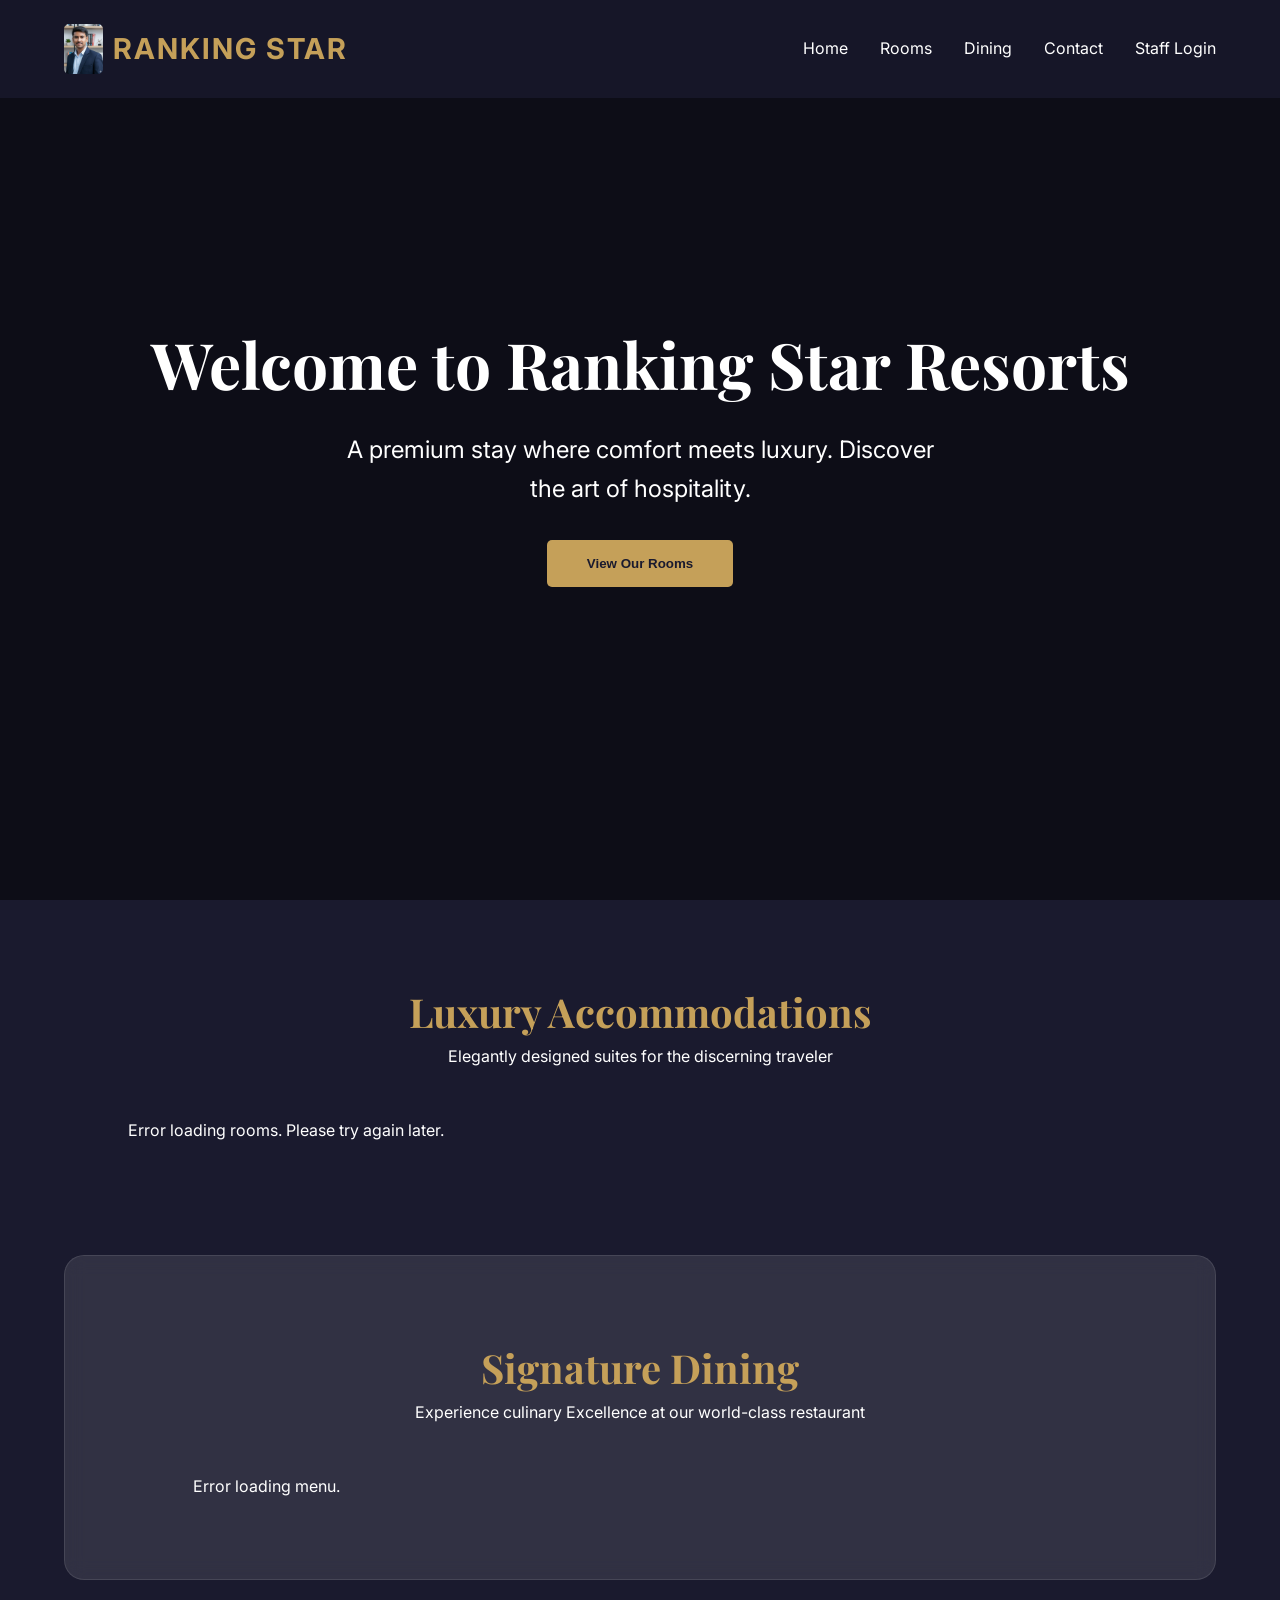
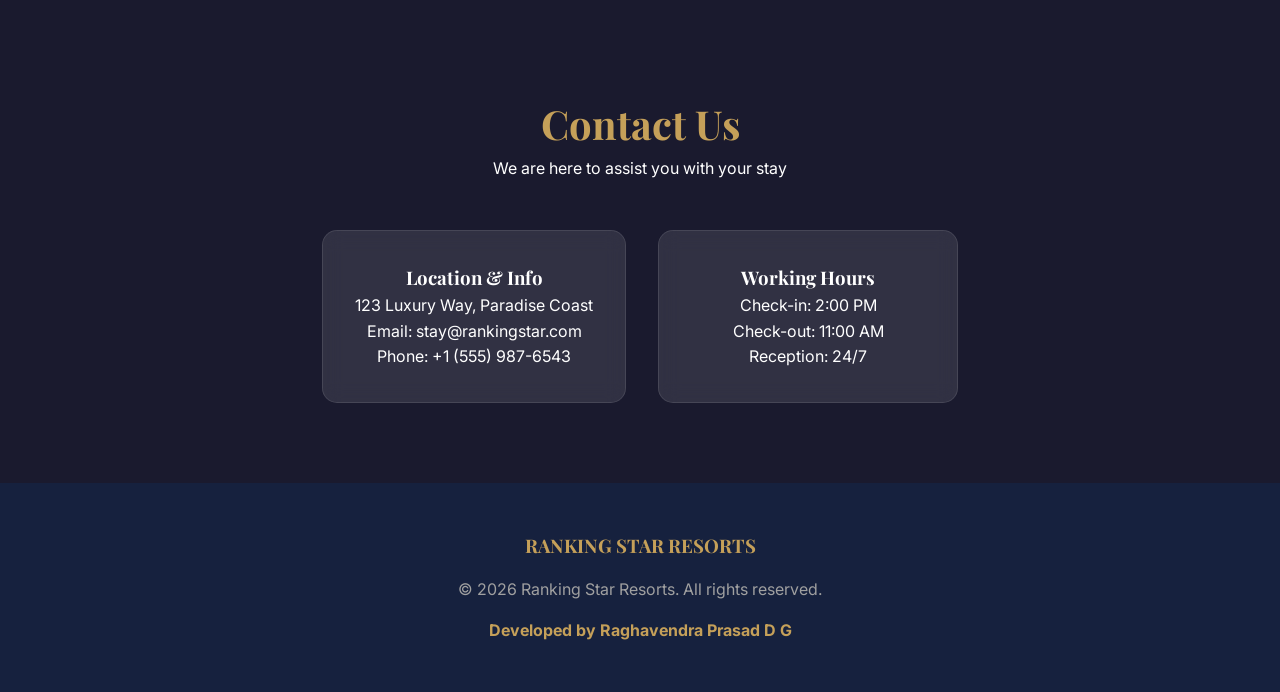
==== index.html @ b7579c0c "Initial commit: Ranking Star Resorts hotel management system" ====
<!DOCTYPE html>
<html lang="en">
<head>
    <meta charset="UTF-8">
    <meta name="viewport" content="width=device-width, initial-scale=1.0">
    <title>Grand Horizon | Luxury Hotel & Resort</title>
    <link rel="stylesheet" href="style.css">
    <link href="https://fonts.googleapis.com/css2?family=Inter:wght@300;400;600;700&family=Playfair+Display:wght@700&display=swap" rel="stylesheet">
</head>
<body>
    <nav>
        <div class="logo" style="display:flex; align-items:center; gap:10px;">
            <img src="logo.jpeg" alt="Logo" style="height:50px; border-radius:5px;">
            RANKING STAR
        </div>
        <div class="nav-links">
            <a href="#home">Home</a>
            <a href="#rooms">Rooms</a>
            <a href="#menu">Dining</a>
            <a href="#contact">Contact</a>
            <a href="/admin.html" class="btn-small">Staff Login</a>
        </div>
    </nav>

    <section id="home" class="hero">
        <h1>Welcome to Ranking Star Resorts</h1>
        <p>A premium stay where comfort meets luxury. Discover the art of hospitality.</p>
        <button class="btn" onclick="scrollToId('rooms')">View Our Rooms</button>
    </section>

    <section id="rooms">
        <div class="section-title">
            <h2>Luxury Accommodations</h2>
            <p>Elegantly designed suites for the discerning traveler</p>
        </div>
        <div class="rooms-grid" id="rooms-container">
            <!-- Rooms will be loaded here -->
        </div>
    </section>

    <section id="menu" class="glass" style="margin: 2rem 5%; border-radius: 20px;">
        <div class="section-title">
            <h2>Signature Dining</h2>
            <p>Experience culinary Excellence at our world-class restaurant</p>
        </div>
        <div class="menu-grid" id="menu-container">
            <!-- Menu items will be loaded here -->
        </div>
    </section>

    <section id="contact">
        <div class="section-title">
            <h2>Contact Us</h2>
            <p>We are here to assist you with your stay</p>
        </div>
        <div style="display: flex; justify-content: center; gap: 2rem; flex-wrap: wrap;">
            <div class="glass" style="padding: 2rem; min-width: 300px; text-align: center;">
                <h3>Location & Info</h3>
                <p>123 Luxury Way, Paradise Coast</p>
                <p>Email: stay@rankingstar.com</p>
                <p>Phone: +1 (555) 987-6543</p>
            </div>
            <div class="glass" style="padding: 2rem; min-width: 300px; text-align: center;">
                <h3>Working Hours</h3>
                <p>Check-in: 2:00 PM</p>
                <p>Check-out: 11:00 AM</p>
                <p>Reception: 24/7</p>
            </div>
        </div>
    </section>

    <footer style="text-align: center; padding: 3rem; background: var(--secondary);">
        <h3 style="color:var(--gold); margin-bottom:1rem;">RANKING STAR RESORTS</h3>
        <p style="color:var(--text-muted);">&copy; 2026 Ranking Star Resorts. All rights reserved.</p>
        <p style="margin-top:1rem; font-weight:700; color:var(--gold);">Developed by Raghavendra Prasad D G</p>
    </footer>

    <!-- Booking Modal -->
    <div id="booking-modal" class="modal" style="display:none; position: fixed; top:0; left:0; width:100%; height:100%; background:rgba(0,0,0,0.8); z-index:2000; align-items:center; justify-content:center;">
        <div class="glass" style="max-width: 500px; width: 90%; padding: 2rem;">
            <h3>Book <span id="modal-room-name"></span></h3>
            <form id="booking-form" style="display:flex; flex-direction:column; gap:1rem; margin-top:1.5rem;">
                <input type="hidden" id="modal-room-id">
                <input type="text" placeholder="Full Name" required class="glass" style="padding:0.8rem; color:white;">
                <input type="email" placeholder="Email Address" required class="glass" style="padding:0.8rem; color:white;">
                <div style="display:flex; gap:1rem;">
                    <input type="date" required class="glass" style="padding:0.8rem; color:white; flex:1;">
                    <input type="number" placeholder="Guests" min="1" max="4" required class="glass" style="padding:0.8rem; color:white; width:80px;">
                </div>
                <button type="submit" class="btn">Confirm Booking</button>
                <button type="button" onclick="closeModal()" style="background:transparent; border:none; color:var(--text-muted); cursor:pointer;">Cancel</button>
            </form>
        </div>
    </div>

    <script src="app.js"></script>
</body>
</html>
---- style.css ----
:root {
    --primary: #1a1a2e;
    --secondary: #16213e;
    --accent: #e94560;
    --gold: #c5a059;
    --text: #ffffff;
    --text-muted: #a0a0a0;
    --bg: #0f3460;
    --glass: rgba(255, 255, 255, 0.1);
}

* {
    margin: 0;
    padding: 0;
    box-sizing: border-box;
}

body {
    font-family: 'Inter', sans-serif;
    background-color: var(--primary);
    color: var(--text);
    line-height: 1.6;
    overflow-x: hidden;
}

h1, h2, h3 {
    font-family: 'Playfair Display', serif;
}

a {
    text-decoration: none;
    color: inherit;
    transition: 0.3s;
}

/* Glassmorphism */
.glass {
    background: var(--glass);
    backdrop-filter: blur(10px);
    border: 1px solid rgba(255, 255, 255, 0.1);
    border-radius: 15px;
}

/* Navbar */
nav {
    display: flex;
    justify-content: space-between;
    align-items: center;
    padding: 1.5rem 5%;
    position: fixed;
    width: 100%;
    top: 0;
    z-index: 1000;
    background: rgba(26, 26, 46, 0.8);
    backdrop-filter: blur(5px);
}

.logo {
    font-size: 1.8rem;
    font-weight: 700;
    color: var(--gold);
    letter-spacing: 2px;
}

.nav-links {
    display: flex;
    gap: 2rem;
}

.nav-links a:hover {
    color: var(--gold);
}

/* Hero Section */
.hero {
    height: 100vh;
    background: linear-gradient(rgba(0,0,0,0.5), rgba(0,0,0,0.5)), url('https://images.unsplash.com/photo-1542314831-068cd1dbfeeb?auto=format&fit=crop&q=80&w=1600');
    background-size: cover;
    background-position: center;
    display: flex;
    flex-direction: column;
    justify-content: center;
    align-items: center;
    text-align: center;
}

.hero h1 {
    font-size: 4rem;
    margin-bottom: 1rem;
    animation: fadeInUp 1s ease;
}

.hero p {
    font-size: 1.5rem;
    max-width: 600px;
    margin-bottom: 2rem;
    animation: fadeInUp 1.2s ease;
}

.btn {
    padding: 1rem 2.5rem;
    background: var(--gold);
    color: var(--primary);
    font-weight: 700;
    border-radius: 5px;
    cursor: pointer;
    border: none;
    transition: 0.3s;
}

.btn:hover {
    background: #b48e4a;
    transform: translateY(-3px);
    box-shadow: 0 5px 15px rgba(197, 160, 89, 0.4);
}

/* Section Common */
section {
    padding: 5rem 10%;
}

.section-title {
    text-align: center;
    margin-bottom: 3rem;
}

.section-title h2 {
    font-size: 2.5rem;
    color: var(--gold);
}

/* Grid Layouts */
.rooms-grid, .menu-grid {
    display: grid;
    grid-template-columns: repeat(auto-fit, minmax(300px, 1fr));
    gap: 2rem;
}

.card {
    padding: 0;
    overflow: hidden;
    transition: 0.3s;
}

.card:hover {
    transform: translateY(-10px);
}

.card img {
    width: 100%;
    height: 200px;
    object-fit: cover;
}

.card-content {
    padding: 1.5rem;
}

.card-content h3 {
    margin-bottom: 0.5rem;
}

.price {
    color: var(--gold);
    font-weight: 700;
    font-size: 1.2rem;
}

/* Dashboard Styles */
.dashboard-container {
    display: flex;
    min-height: 100vh;
    padding-top: 80px;
}

.sidebar {
    width: 250px;
    background: var(--secondary);
    padding: 2rem;
}

.sidebar ul {
    list-style: none;
}

.sidebar li {
    padding: 1rem 0;
    cursor: pointer;
    border-bottom: 1px solid rgba(255,255,255,0.05);
}

.sidebar li:hover {
    color: var(--gold);
}

.main-content {
    flex: 1;
    padding: 2rem;
}

.stat-cards {
    display: grid;
    grid-template-columns: repeat(3, 1fr);
    gap: 1.5rem;
    margin-bottom: 2rem;
}

.stat-card {
    padding: 1.5rem;
    text-align: center;
}

/* Animations */
@keyframes fadeInUp {
    from { opacity: 0; transform: translateY(30px); }
    to { opacity: 1; transform: translateY(0); }
}

/* Responsive */
@media (max-width: 768px) {
    .hero h1 { font-size: 2.5rem; }
    .nav-links { display: none; }
    .stat-cards { grid-template-columns: 1fr; }
}
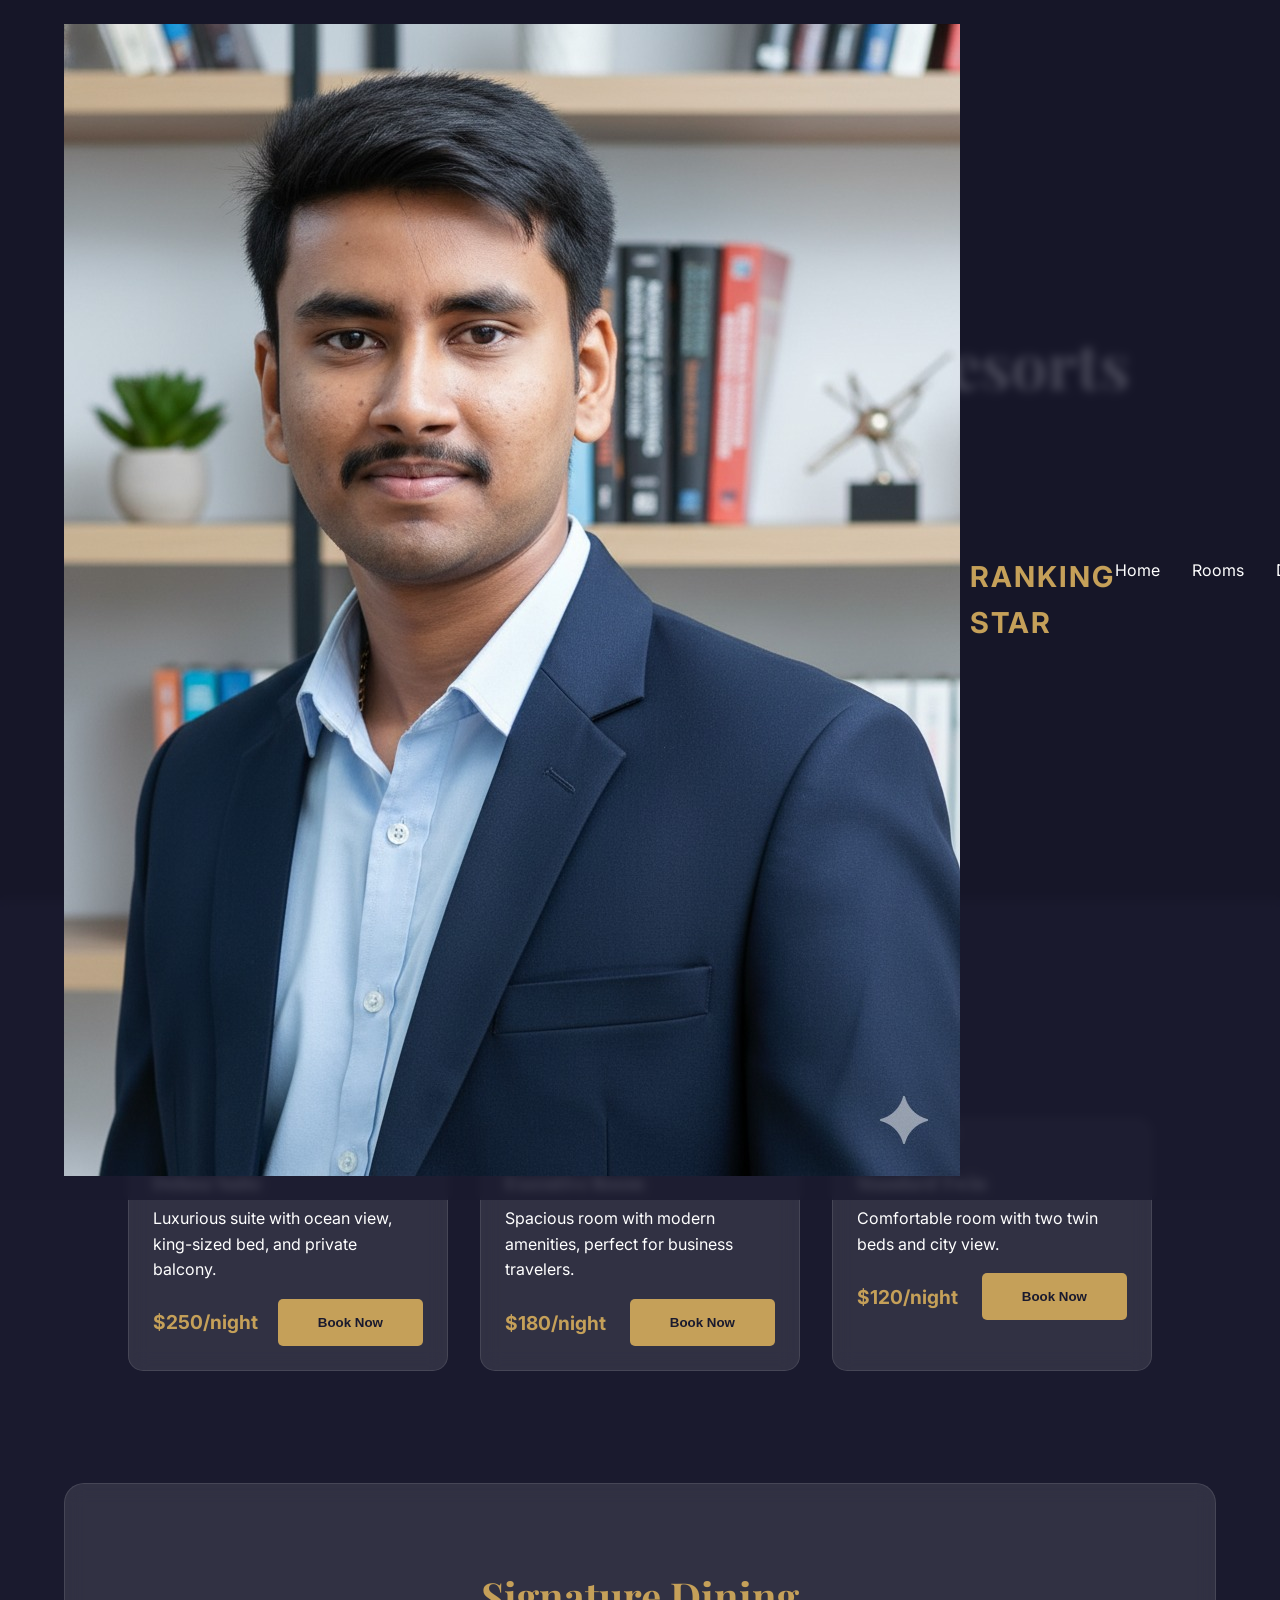
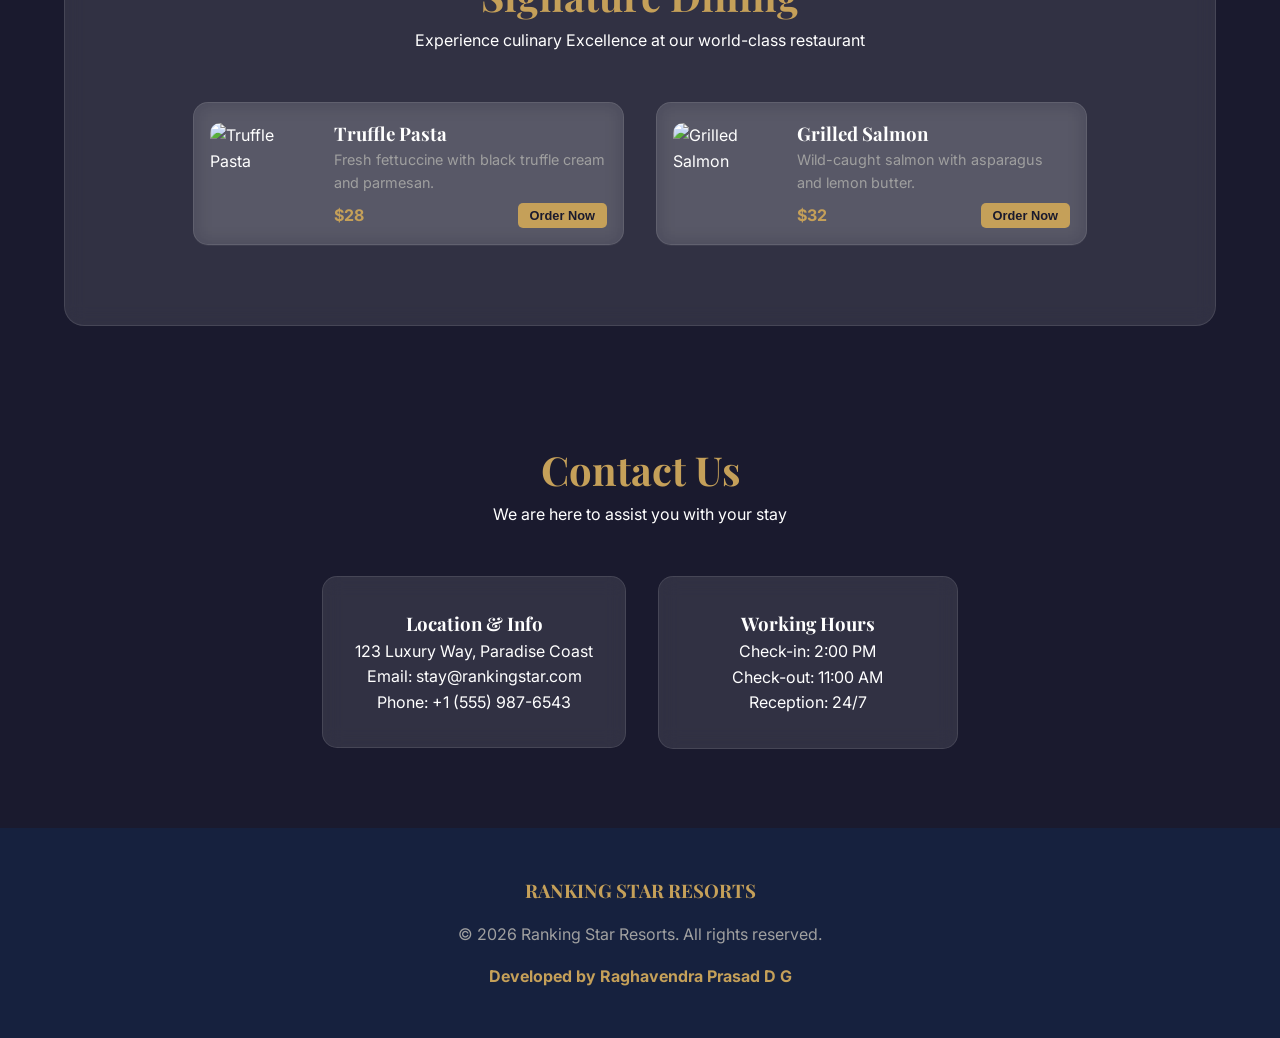
==== commit 06bc0b64: "Fix: Final relative paths for header links and logo" ====
--- a/index.html
+++ b/index.html
@@ -10,15 +10,14 @@
 <body>
     <nav>
         <div class="logo" style="display:flex; align-items:center; gap:10px;">
-            <img src="logo.jpeg" alt="Logo" style="height:50px; border-radius:5px;">
-            RANKING STAR
+            <img src="logo.jpeg" alt="Ranking Star Resorts Logo" class="logo-img">
+            <span class="logo-text">RANKING STAR</span>
         </div>
         <div class="nav-links">
             <a href="#home">Home</a>
             <a href="#rooms">Rooms</a>
-            <a href="#menu">Dining</a>
-            <a href="#contact">Contact</a>
-            <a href="/admin.html" class="btn-small">Staff Login</a>
+            <a href="#dining">Dining</a>
+            <a href="admin.html" class="btn-small btn">Staff Login</a>
         </div>
     </nav>
 
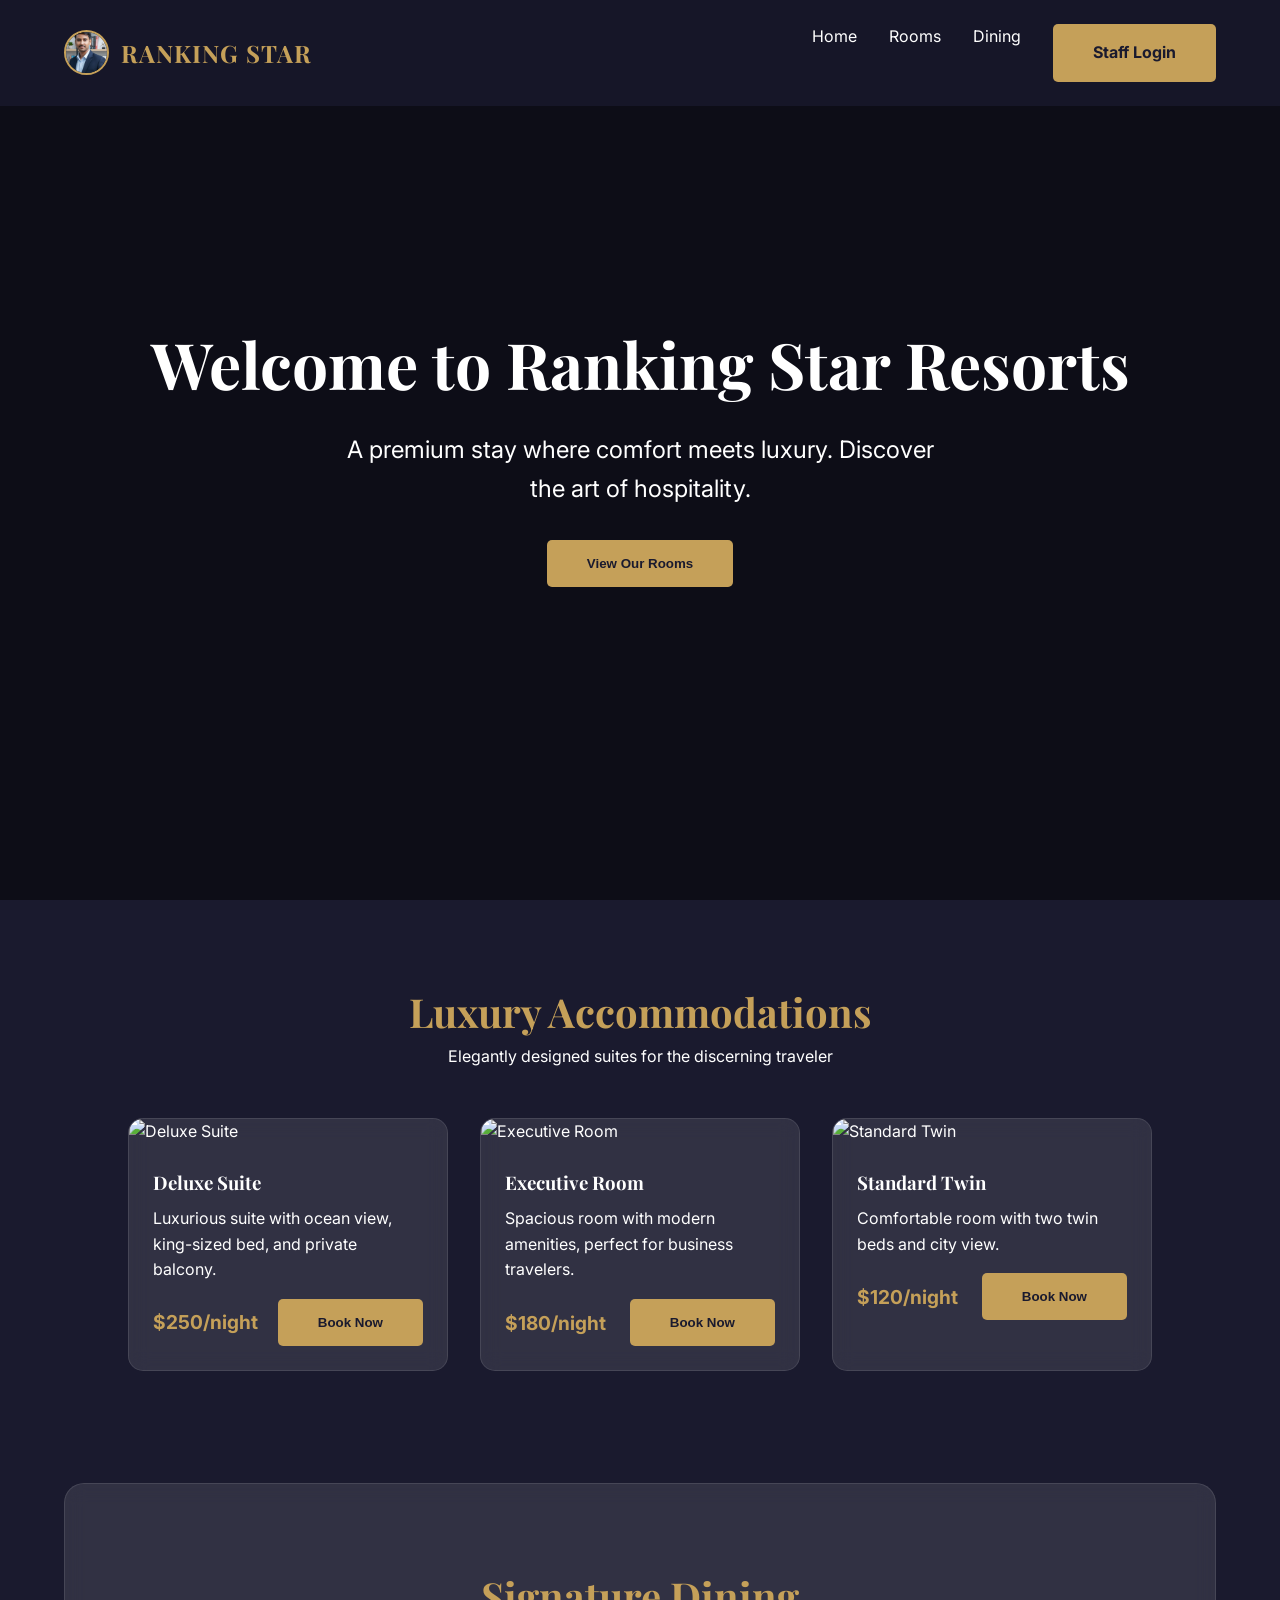
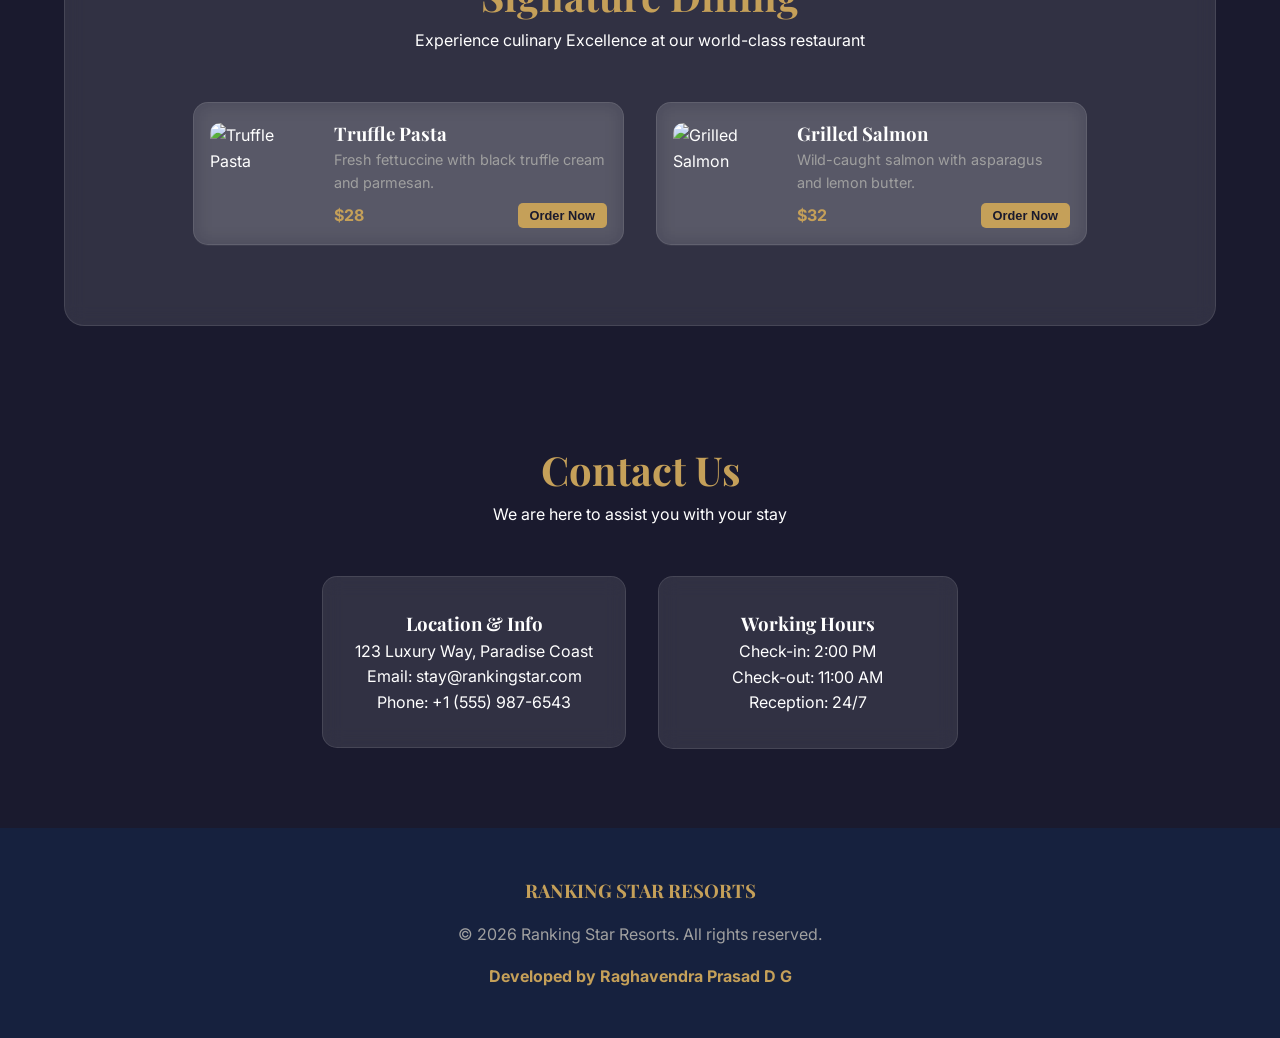
==== commit d88b3d46: "Fix: Resize logo and unify branding UI" ====
--- a/index.html
+++ b/index.html
@@ -9,7 +9,7 @@
 </head>
 <body>
     <nav>
-        <div class="logo" style="display:flex; align-items:center; gap:10px;">
+        <div class="logo">
             <img src="logo.jpeg" alt="Ranking Star Resorts Logo" class="logo-img">
             <span class="logo-text">RANKING STAR</span>
         </div>
--- a/style.css
+++ b/style.css
@@ -56,10 +56,25 @@
 }
 
 .logo {
-    font-size: 1.8rem;
+    display: flex;
+    align-items: center;
+    gap: 12px;
+    font-size: 1.5rem;
     font-weight: 700;
     color: var(--gold);
-    letter-spacing: 2px;
+    letter-spacing: 1px;
+}
+
+.logo-img {
+    height: 45px;
+    width: 45px;
+    border-radius: 50%;
+    object-fit: cover;
+    border: 2px solid var(--gold);
+}
+
+.logo-text {
+    font-family: 'Playfair Display', serif;
 }
 
 .nav-links {
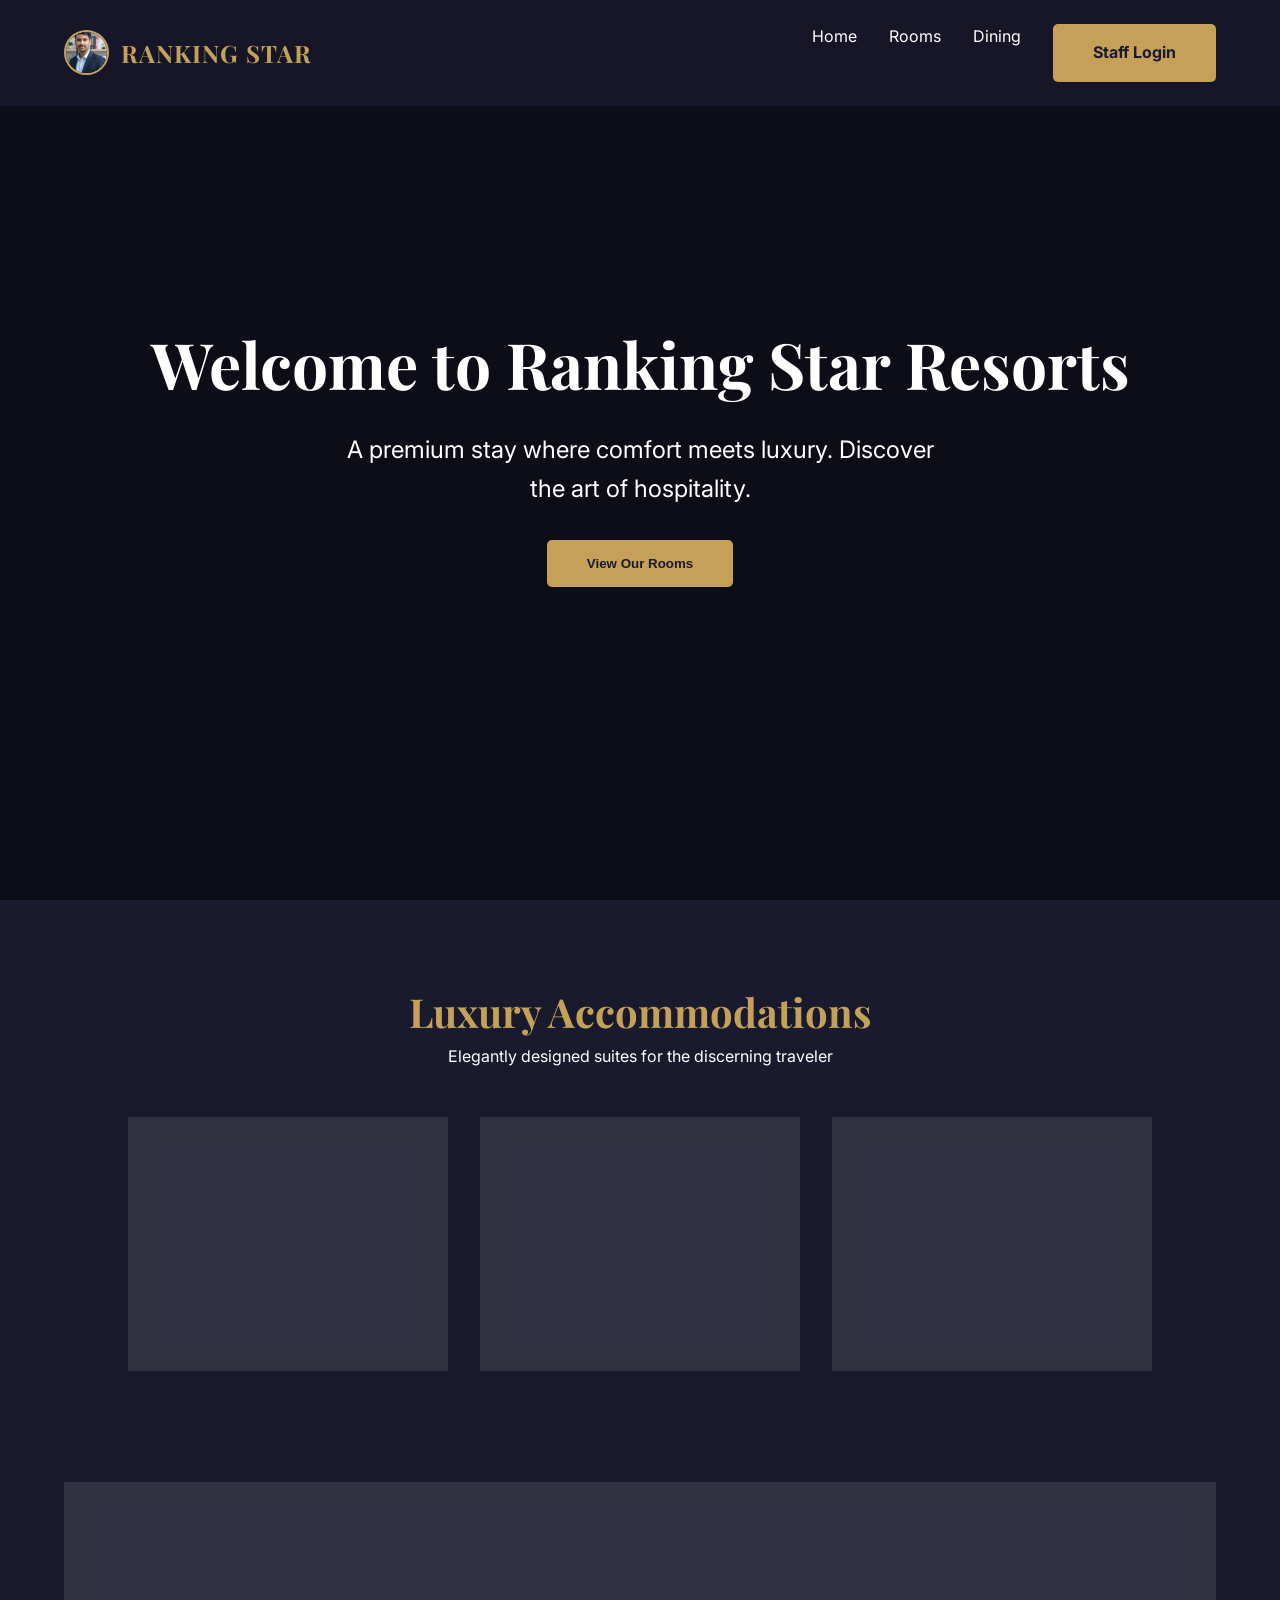
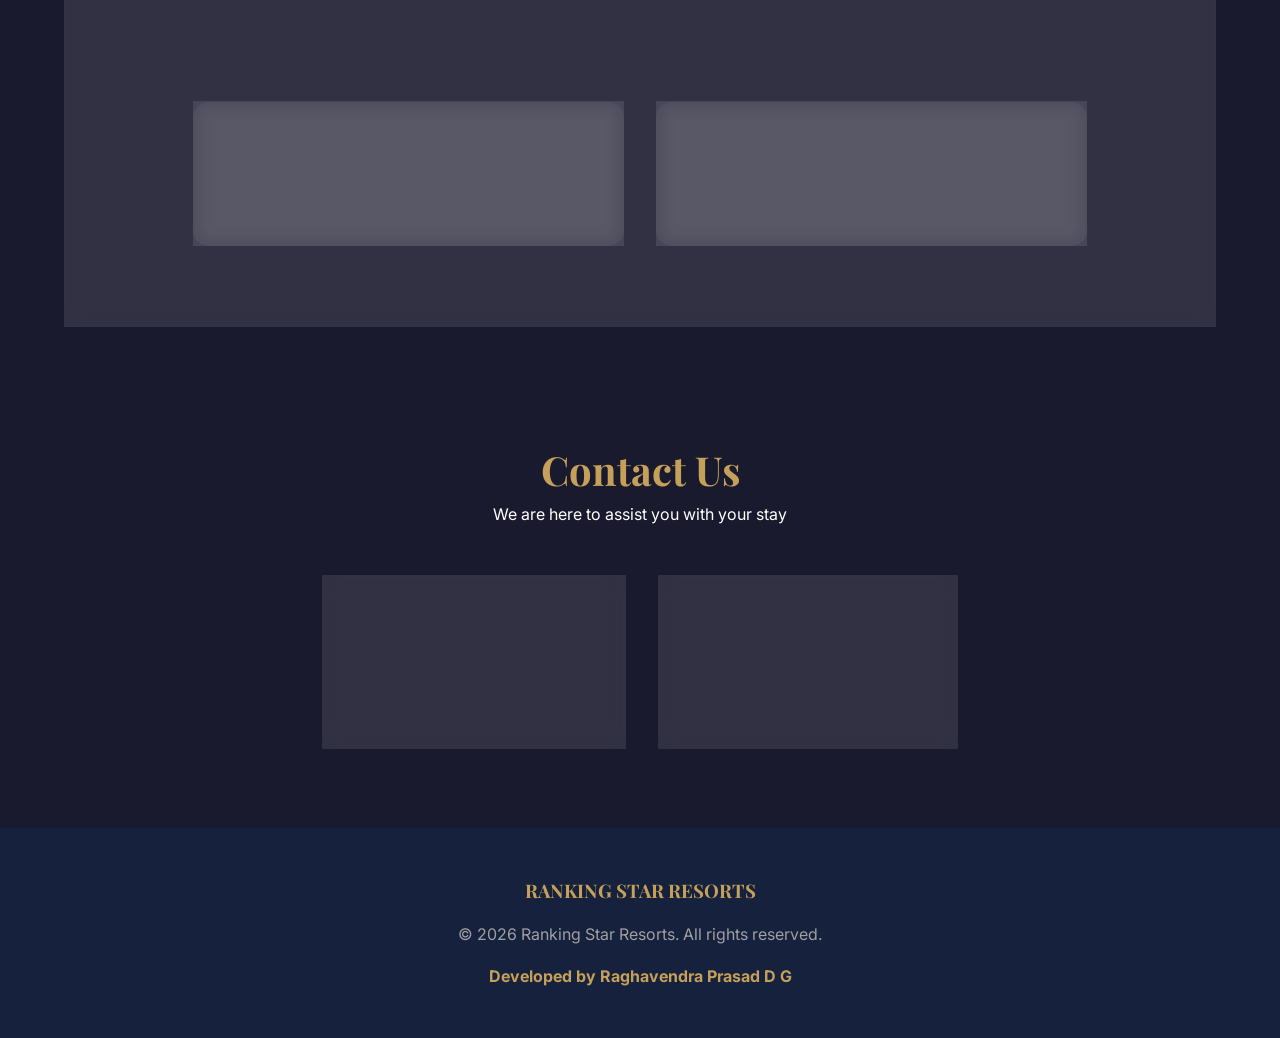
==== commit 9324927f: "Fix: Final branding titles and cache-busters for GitHub Pages" ====
--- a/index.html
+++ b/index.html
@@ -3,8 +3,8 @@
 <head>
     <meta charset="UTF-8">
     <meta name="viewport" content="width=device-width, initial-scale=1.0">
-    <title>Grand Horizon | Luxury Hotel & Resort</title>
-    <link rel="stylesheet" href="style.css">
+    <title>Ranking Star Resorts | Luxury Hotel & Resort</title>
+    <link rel="stylesheet" href="style.css?v=1.1">
     <link href="https://fonts.googleapis.com/css2?family=Inter:wght@300;400;600;700&family=Playfair+Display:wght@700&display=swap" rel="stylesheet">
 </head>
 <body>
@@ -92,6 +92,6 @@
         </div>
     </div>
 
-    <script src="app.js"></script>
+    <script src="app.js?v=1.1"></script>
 </body>
 </html>
